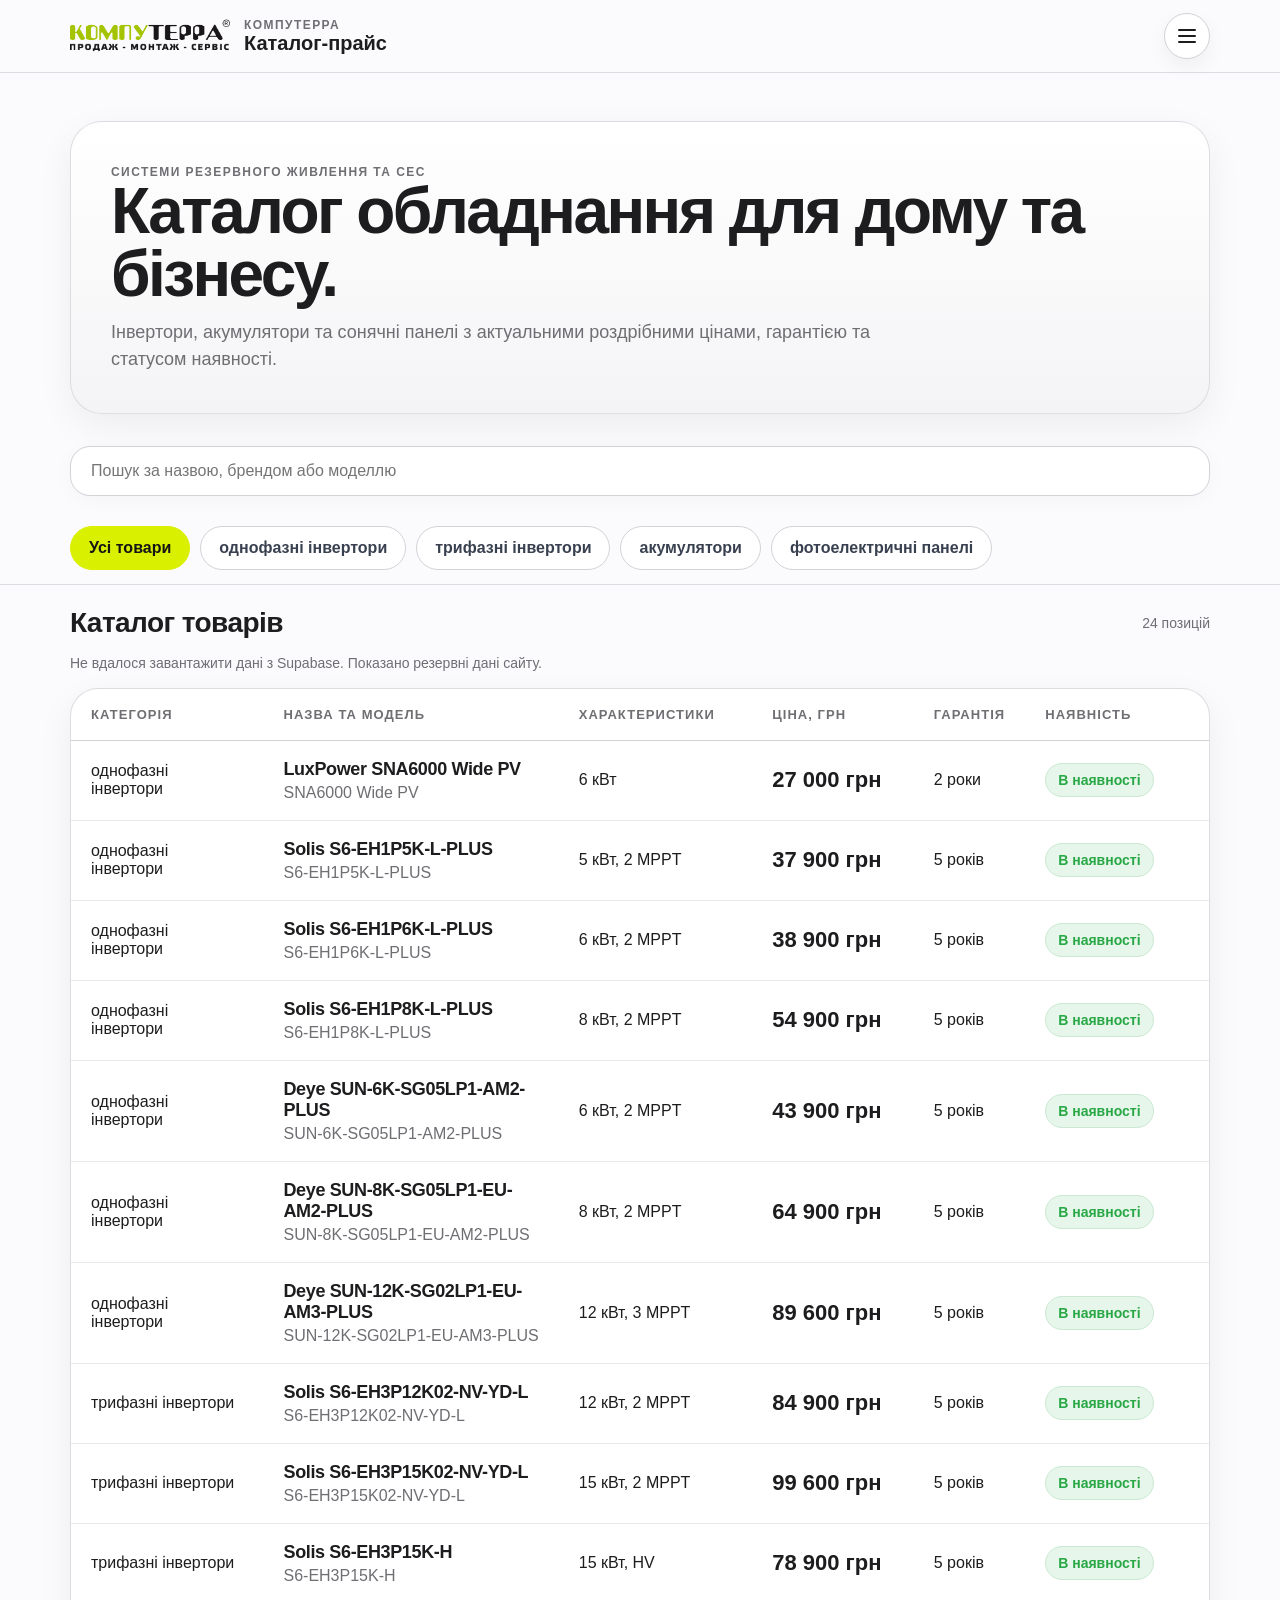
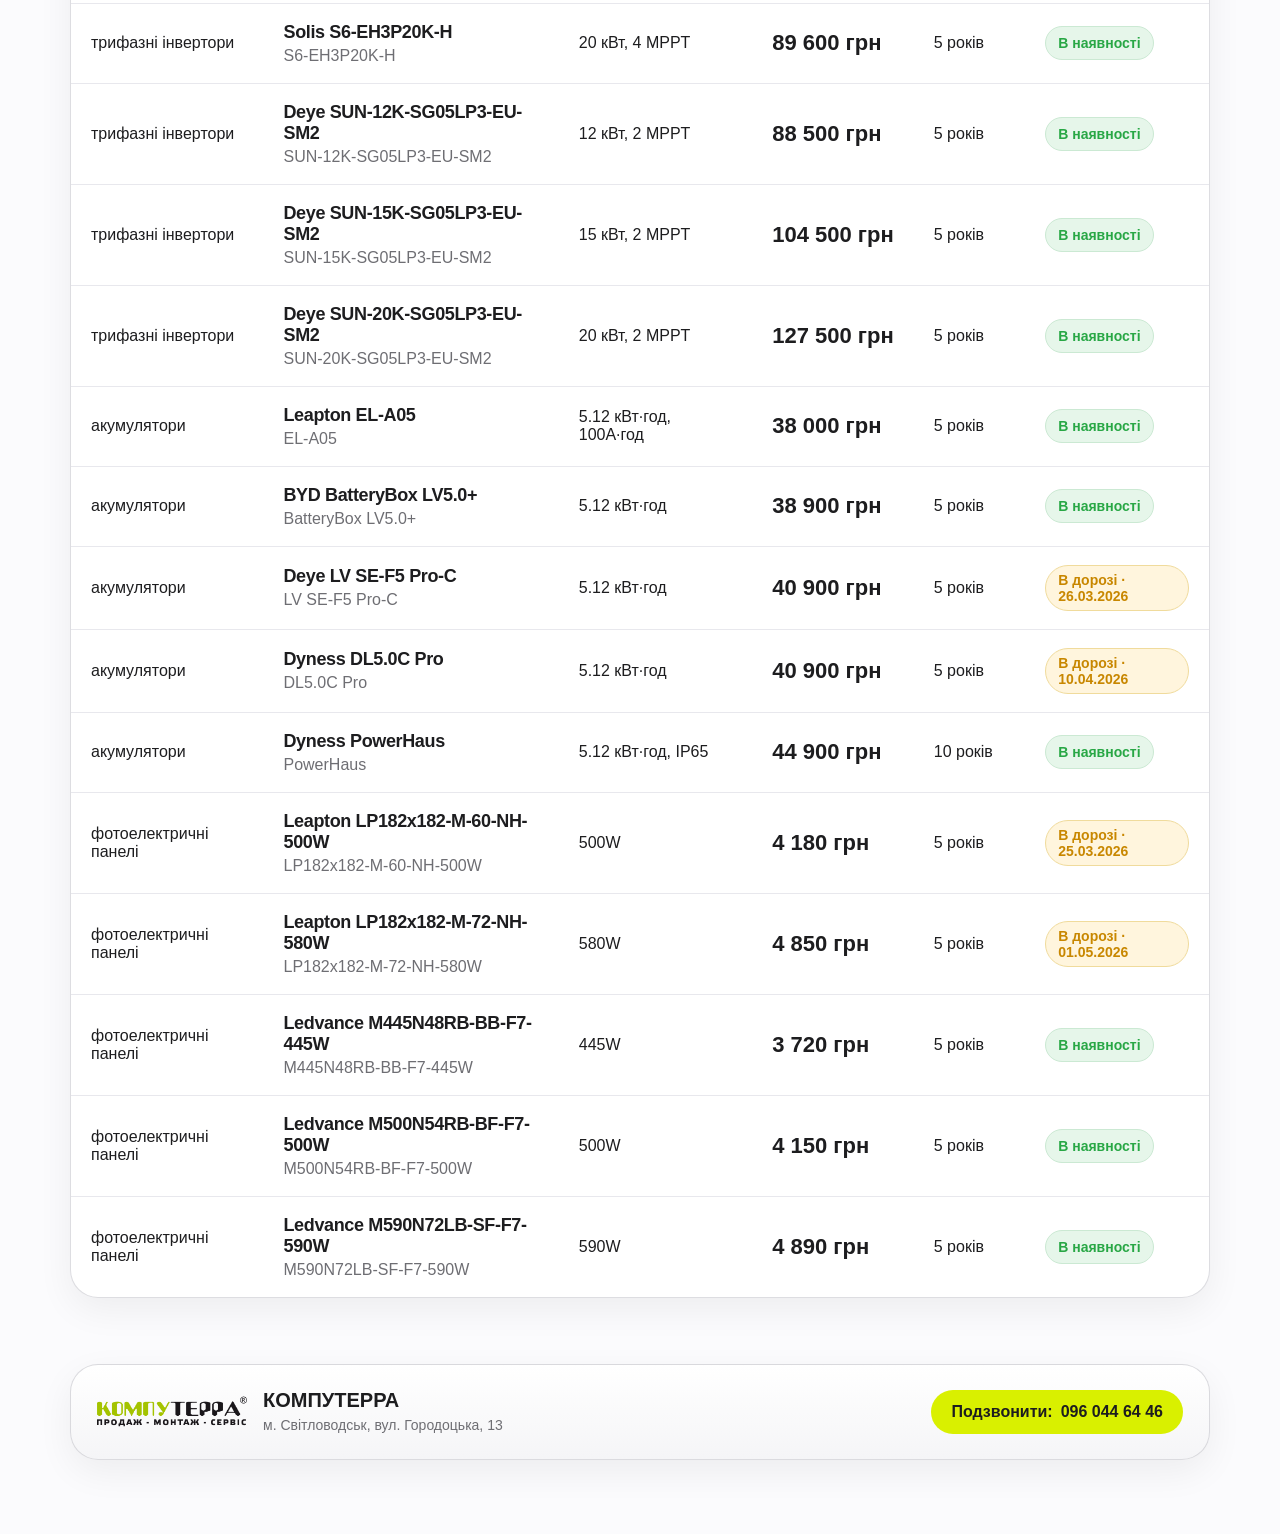
==== index.html @ 3fe2934d "Add files via upload" ====
<!doctype html>
<html lang="uk">
<head>
  <meta charset="UTF-8">
  <meta name="viewport" content="width=device-width, initial-scale=1.0">
  <title>КОМПУТЕРРА — Каталог-прайс</title>
  <link rel="stylesheet" href="assets/styles.css">
</head>
<body>
  <div class="site-shell">
    <header class="site-header">
      <div class="container inner">
        <a class="brand" href="index.html">
          <img src="assets/logo.png" alt="КОМПУТЕРРА">
          <div class="brand-copy">
            <span class="kicker">КОМПУТЕРРА</span>
            <span class="page-title">Каталог-прайс</span>
          </div>
        </a>
        <button class="burger-btn" type="button" data-menu-toggle aria-label="Відкрити меню" aria-expanded="false">
          <span></span><span></span><span></span>
        </button>
      </div>
    </header>

    <div class="mobile-menu" data-mobile-menu>
      <div class="mobile-menu-panel">
        <a class="mobile-menu-link" href="index.html">Каталог товарів</a>
      </div>
    </div>

    <main>
      <section class="hero">
        <div class="container">
          <div class="hero-card">
            <span class="kicker">Системи резервного живлення та СЕС</span>
            <h1>Каталог обладнання для дому та бізнесу.</h1>
            <p>Інвертори, акумулятори та сонячні панелі з актуальними роздрібними цінами, гарантією та статусом наявності.</p>
          </div>
        </div>
      </section>

      <section class="toolbar">
        <div class="container">
          <div class="search-box">
            <input data-search type="search" placeholder="Пошук за назвою, брендом або моделлю">
          </div>
        </div>
      </section>

      <section class="categories-wrap">
        <div class="container">
          <div class="category-strip" data-categories></div>
        </div>
      </section>

      <section class="catalog">
        <div class="container">
          <div class="meta-row">
            <h2>Каталог товарів</h2>
            <div class="meta-muted" data-count></div>
          </div>
          <p class="sync-note" data-sync-note></p>

          <table class="catalog-table">
            <thead>
              <tr>
                <th>Категорія</th>
                <th>Назва та модель</th>
                <th>Характеристики</th>
                <th>Ціна, грн</th>
                <th>Гарантія</th>
                <th>Наявність</th>
              </tr>
            </thead>
            <tbody data-catalog-body></tbody>
          </table>

          <div class="mobile-list" data-mobile-list></div>
        </div>
      </section>
    </main>

    <footer class="footer">
      <div class="container">
        <div class="footer-card">
          <div class="footer-left">
            <img src="assets/logo.png" alt="КОМПУТЕРРА">
            <div class="footer-copy">
              <div class="page-title">КОМПУТЕРРА</div>
              <small data-address>м. Світловодськ, вул. Городоцька, 13</small>
            </div>
          </div>
          <a class="cta-phone" data-phone-href href="tel:+380960446446">Подзвонити: <span data-phone-display style="margin-left:8px">096 044 64 46</span></a>
        </div>
      </div>
    </footer>
  </div>
  <script src="assets/default-data.js"></script>
  <script src="assets/supabase-config.js"></script>
  <script src="assets/supabase-data.js"></script>
  <script src="assets/main.js"></script>
</body>
</html>
---- assets/styles.css ----
:root{
  --bg:#fbfbfd;
  --panel:#ffffff;
  --muted:#6e6e73;
  --line:#d2d2d7;
  --line-strong:#b4b4bb;
  --text:#1d1d1f;
  --accent:#d9f000;
  --accent-dark:#a7ba00;
  --green:#28a745;
  --amber:#c88700;
  --red:#8d2b2b;
  --shadow:0 12px 36px rgba(0,0,0,.06);
  --radius:24px;
  --radius-sm:16px;
  --content:1180px;
  font-synthesis-weight:none;
}
*{box-sizing:border-box}
html{scroll-behavior:smooth}
body{
  margin:0;
  background:var(--bg);
  color:var(--text);
  font-family:-apple-system,BlinkMacSystemFont,"SF Pro Display","SF Pro Text","Segoe UI",Roboto,Helvetica,Arial,sans-serif;
}
img{max-width:100%;display:block}
a{color:inherit;text-decoration:none}
button,input,select,textarea{font:inherit}
.container{max-width:var(--content);margin:0 auto;padding:0 20px}
.site-shell{padding-bottom:32px}
.site-header{
  position:static;
  background:rgba(251,251,253,.92);
  border-bottom:1px solid rgba(210,210,215,.7);
}
.site-header .inner{
  display:flex;align-items:center;justify-content:space-between;gap:16px;
  min-height:72px;
}
.brand{display:flex;align-items:center;gap:14px;min-width:0}
.brand img{width:160px;height:auto}
.brand-copy{display:flex;flex-direction:column;min-width:0}
.kicker{font-size:12px;letter-spacing:.12em;text-transform:uppercase;color:var(--muted);font-weight:600}
.page-title{font-size:20px;font-weight:700;line-height:1.1}
.site-header .cta-phone{display:none}
.burger-btn{
  display:inline-flex; width:46px; height:46px; border-radius:999px; border:1px solid var(--line);
  background:#fff; align-items:center; justify-content:center; gap:4px; flex-direction:column;
  box-shadow:0 8px 20px rgba(0,0,0,.05); transition:transform .2s ease, box-shadow .2s ease, background .2s ease;
}
.burger-btn:hover{transform:translateY(-1px); box-shadow:0 12px 26px rgba(0,0,0,.08)}
.burger-btn span{display:block; width:18px; height:2px; background:#1d1d1f; border-radius:999px; transition:transform .22s ease, opacity .18s ease}
.burger-btn[aria-expanded="true"] span:nth-child(1){transform:translateY(6px) rotate(45deg)}
.burger-btn[aria-expanded="true"] span:nth-child(2){opacity:0}
.burger-btn[aria-expanded="true"] span:nth-child(3){transform:translateY(-6px) rotate(-45deg)}
.mobile-menu{
  position:fixed; inset:0; background:rgba(10,10,12,.14); z-index:60; opacity:0; pointer-events:none; transition:opacity .22s ease;
}
.mobile-menu.open{opacity:1; pointer-events:auto}
.mobile-menu-panel{
  position:absolute; top:84px; right:24px; left:auto; width:min(320px,calc(100vw - 32px));
  background:rgba(255,255,255,.98); border:1px solid rgba(210,210,215,.9);
  border-radius:22px; padding:10px; box-shadow:0 26px 60px rgba(0,0,0,.12);
  transform:translateY(-14px) scale(.96); opacity:0; transform-origin:top right; transition:transform .25s ease, opacity .22s ease;
  backdrop-filter:saturate(180%) blur(24px);
}
.mobile-menu.open .mobile-menu-panel{transform:translateY(0) scale(1); opacity:1}
.mobile-menu-link{
  display:flex; align-items:center; min-height:52px; padding:0 16px; border-radius:16px; font-weight:700;
}
.mobile-menu-link:hover{background:#f4f4f6}
.cta-phone{
  display:inline-flex;align-items:center;justify-content:center;
  min-height:44px;padding:0 20px;border-radius:999px;background:var(--accent);font-weight:700
}
.hero{padding:48px 0 24px}
.hero-card{
  background:linear-gradient(180deg,#fff, #f4f4f6);
  border:1px solid rgba(210,210,215,.7);
  border-radius:32px;padding:40px;box-shadow:var(--shadow)
}
.hero h1{margin:0 0 14px;font-size:clamp(34px,6vw,64px);line-height:.98;letter-spacing:-.04em}
.hero p{margin:0;color:var(--muted);max-width:760px;font-size:18px;line-height:1.5}
.toolbar{padding:8px 0 20px}
.search-box{display:flex;align-items:center;gap:12px;background:var(--panel);border:1px solid var(--line);border-radius:20px;padding:14px 18px;box-shadow:0 4px 20px rgba(0,0,0,.03)}
.search-box input{border:none;outline:none;background:transparent;width:100%;font-size:16px}
.categories-wrap{position:sticky;top:0;z-index:35;background:rgba(251,251,253,.94);padding:10px 0 12px;border-bottom:1px solid rgba(210,210,215,.72)}
.category-strip{display:flex;gap:10px;overflow-x:auto;padding-bottom:2px;scrollbar-width:none}
.category-strip::-webkit-scrollbar{display:none}
.category-pill{
  white-space:nowrap;border:1px solid var(--line);background:var(--panel);
  border-radius:999px;padding:12px 18px;font-weight:600;color:#394150
}
.category-pill.active{background:var(--accent);border-color:var(--accent);color:#151515}
.meta-row{display:flex;align-items:center;justify-content:space-between;gap:12px;margin:22px 0 14px}
.meta-row h2{margin:0;font-size:28px;letter-spacing:-.02em}
.meta-muted{color:var(--muted);font-size:14px}
.catalog-table{
  width:100%;border-collapse:separate;border-spacing:0;overflow:hidden;
  background:var(--panel);border:1px solid rgba(210,210,215,.75);border-radius:28px;box-shadow:var(--shadow)
}
.catalog-table thead th{
  text-align:left;padding:18px 20px;font-size:13px;color:var(--muted);letter-spacing:.08em;text-transform:uppercase;border-bottom:1px solid var(--line)
}
.catalog-table tbody tr{transition:background .2s ease}
.catalog-table tbody tr:hover{background:#f7f7f9}
.catalog-table tbody td{
  padding:18px 20px;border-bottom:1px solid #e8e8ed;vertical-align:middle;font-size:16px
}
.catalog-table tbody tr:last-child td{border-bottom:none}
.name-cell strong{display:block;font-size:18px;letter-spacing:-.02em}
.name-cell span{display:block;color:var(--muted);margin-top:4px}
.price{font-weight:700;font-size:22px;white-space:nowrap}
.badge{
  display:inline-flex;align-items:center;justify-content:center;
  min-height:34px;padding:6px 12px;border-radius:999px;font-weight:600;font-size:14px
}
.badge.instock{background:#e6f6ea;color:var(--green);border:1px solid #cbe9d3}
.badge.transit{background:#fff5dd;color:var(--amber);border:1px solid #f0db9c}
.badge.out{background:#fde9e9;color:var(--red);border:1px solid #f2c3c3}
.mobile-list{display:none}
.item-card{
  background:#fff;border:1px solid rgba(210,210,215,.75);border-radius:18px;overflow:hidden;box-shadow:0 8px 24px rgba(0,0,0,.04)
}
.item-sep{height:3px;background:#d9f000}
.item-grid{display:grid;grid-template-columns:1.35fr .85fr;padding:12px 14px;gap:10px;align-items:start}
.item-grid + .item-grid{border-top:1px solid #ececf1}
.item-key{font-size:12px;letter-spacing:.08em;text-transform:uppercase;color:var(--muted);font-weight:700;margin-bottom:4px}
.item-val{font-size:16px;line-height:1.22}
.item-val strong{font-size:18px;letter-spacing:-.02em}
.footer{margin-top:42px;padding:24px 0 42px}
.footer-card{
  border:1px solid rgba(210,210,215,.8);background:linear-gradient(180deg,#fff,#f5f5f7);border-radius:28px;padding:24px 26px;display:flex;align-items:center;justify-content:space-between;gap:18px;box-shadow:var(--shadow)
}
.footer-left{display:flex;align-items:center;gap:16px;flex:1;min-width:0}
.footer-left img{width:150px;flex:0 0 auto}
.footer-copy{min-width:0}
.footer-copy .page-title{margin-bottom:4px}
.footer small{display:block;color:var(--muted);font-size:14px;line-height:1.45;max-width:360px}
.footer .cta-phone{min-width:250px}
.hidden{display:none !important}
.product-hero{padding:30px 0 40px}
.product-layout{display:grid;grid-template-columns:minmax(280px,360px) minmax(0,1fr);gap:22px;align-items:start}
.product-visual,.product-info{
  background:var(--panel);border:1px solid rgba(210,210,215,.8);border-radius:30px;box-shadow:var(--shadow)
}
.product-visual{padding:20px}
.product-image-frame{
  min-height:280px; display:flex; align-items:center; justify-content:center; border-radius:24px;
  background:linear-gradient(180deg,#fbfbfc,#f2f2f5); border:1px solid #ececf1; padding:24px;
}
.product-image-frame img{max-width:220px; width:100%; max-height:260px; object-fit:contain}
.product-info{padding:26px 28px}
.product-info h1{margin:0 0 8px;font-size:clamp(30px,3.6vw,52px);line-height:.96;letter-spacing:-.045em;max-width:760px}
.product-model{font-size:16px;color:var(--muted);margin-bottom:14px}
.product-copy{font-size:16px;line-height:1.62;color:#424245;max-width:760px}
.spec-list{display:grid;grid-template-columns:repeat(4,minmax(0,1fr));gap:10px;margin:20px 0 0}
.spec-box{padding:12px 14px;border:1px solid var(--line);border-radius:18px;background:#fafafa;min-height:82px}
.spec-box .item-key{margin-bottom:8px}
.spec-box .price{font-size:18px}
.price-box{grid-column:span 2}
.product-actions{display:flex;flex-wrap:wrap;gap:12px;margin-top:18px}
.btn{
  display:inline-flex;align-items:center;justify-content:center;
  min-height:46px;padding:0 20px;border-radius:999px;border:1px solid var(--line);background:#fff;font-weight:700
}
.btn.primary{background:var(--accent);border-color:var(--accent)}
.back-link{display:inline-flex;align-items:center;gap:8px;color:var(--muted);margin-bottom:16px}
.admin-shell{min-height:100vh;padding:28px 0 42px}
.admin-login,.admin-panel{max-width:1080px;margin:0 auto}
.panel-card{background:#fff;border:1px solid rgba(210,210,215,.8);border-radius:28px;padding:24px;box-shadow:var(--shadow)}
.admin-grid{display:grid;grid-template-columns:340px 1fr;gap:18px}
.form-stack{display:grid;gap:12px}
label span{display:block;font-size:13px;color:var(--muted);margin-bottom:6px;font-weight:600}
input[type="text"],input[type="password"],input[type="number"],input[type="date"],textarea,select{
  width:100%;min-height:46px;border-radius:16px;border:1px solid var(--line);padding:10px 14px;background:#fff
}
textarea{min-height:104px;resize:vertical}
.admin-list{display:grid;gap:12px}
.admin-item{border:1px solid var(--line);border-radius:18px;background:#fcfcfd}

.admin-item{display:grid;grid-template-columns:minmax(0,1fr) auto;gap:16px;align-items:center;padding:18px 20px}
.admin-item-main{min-width:0}
.admin-item-main h3{margin:0 0 4px;font-size:18px}
.admin-item-main p{margin:0;color:var(--muted);font-size:14px;line-height:1.5}
.admin-actions--inline{margin-top:0;justify-self:end;align-self:start;display:flex;flex-direction:column;gap:10px}
.btn-danger{background:#fff6f6;border-color:#efc8c8;color:#9d2e2e}
.btn-danger:hover{background:#feecec}

.admin-actions{display:flex;flex-wrap:wrap;gap:8px;margin-top:12px}
.sync-box{margin-top:18px;padding:16px;border-radius:18px;background:#f7f7f9;border:1px solid var(--line)}
.note{font-size:14px;color:var(--muted);line-height:1.5}
@media (max-width: 980px){
  .hero{padding:28px 0 16px}
  .hero-card{padding:26px}
  .product-layout{grid-template-columns:1fr}
  .product-visual{max-width:none}
  .admin-grid{grid-template-columns:1fr}
  .spec-list{grid-template-columns:repeat(2,minmax(0,1fr))}
  .price-box{grid-column:1/-1}
}
@media (max-width: 760px){
  .admin-item{grid-template-columns:1fr;gap:12px;padding:16px}
  .admin-actions--inline{justify-self:start;align-self:start;flex-direction:row;flex-wrap:wrap}
  .site-header{position:static; backdrop-filter:none; background:#fff}
  .site-header .inner{min-height:60px; gap:10px}
  .brand{gap:10px; min-width:0}
  .brand img{width:110px}
  .brand-copy{min-width:0}
  .brand-copy .kicker{display:none}
  .brand-copy .page-title{font-size:15px; line-height:1.02}
  .burger-btn{width:42px; height:42px; flex:0 0 auto}
  .mobile-menu-panel{top:12px; right:12px; width:min(320px,calc(100vw - 24px))}
  .hero{padding:12px 0 10px}
  .hero-card{border-radius:24px; padding:16px 16px 18px}
  .hero h1{font-size:28px; margin-bottom:8px; line-height:.98}
  .hero p{font-size:14px; line-height:1.45; max-width:none}
  .toolbar{padding:4px 0 10px}
  .search-box{padding:10px 14px; border-radius:18px}
  .search-box input{font-size:15px}
  .categories-wrap{top:0; padding:8px 0 10px}
  .meta-row{margin:12px 0 8px}
  .meta-row h2{font-size:22px}
  .meta-muted{font-size:13px}
  .catalog-table{display:none}
  .mobile-list{display:grid; gap:8px}
  .item-card{border-radius:16px}
  .item-grid{padding:8px 12px; gap:8px}
  .item-val{font-size:15px}
  .item-val strong{font-size:17px}
  .footer{margin-top:24px; padding:20px 0 28px}
  .footer-card{flex-direction:column;align-items:flex-start; padding:18px; border-radius:22px}
  .footer-left{align-items:flex-start}
  .footer-left img{width:118px}
  .footer .cta-phone{width:100%; min-width:0}
  .toolbar{padding:6px 0 12px}
  .product-hero{padding:18px 0 24px}
  .product-visual,.product-info,.panel-card{border-radius:24px}
  .product-visual{padding:18px}
  .product-image-frame{min-height:220px; padding:18px}
  .product-image-frame img{max-width:180px; max-height:220px}
  .product-info{padding:20px}
  .product-info h1{font-size:32px}
  .product-model{font-size:16px; margin-bottom:16px}
  .spec-list{grid-template-columns:1fr; gap:10px; margin:18px 0}
  .spec-box{min-height:0}
  .price-box{grid-column:1/-1}
}


.admin-empty{padding:18px;border:1px dashed var(--line);border-radius:20px;background:#fff}.admin-empty p{margin:0 0 8px}.admin-empty .note{margin:0;color:var(--muted)}

.admin-category-strip{margin:0 0 14px}
.admin-category-strip .category-pill{white-space:nowrap}


/* mobile admin overflow fix */
html, body {
  max-width: 100%;
}
body {
  overflow-x: hidden;
}
.admin-shell, .admin-panel, .admin-grid, .panel-card, .admin-list, .admin-item, .admin-item-main {
  min-width: 0;
}
.panel-card {
  overflow-x: hidden;
}
.admin-category-strip {
  max-width: 100%;
  overflow-x: auto;
  overflow-y: hidden;
  -webkit-overflow-scrolling: touch;
}
.admin-category-strip .category-pill {
  flex: 0 0 auto;
}
@media (max-width: 760px){
  .container{padding:0 14px}
  .admin-shell{padding:18px 0 28px}
  .panel-card{padding:18px}
  .admin-grid{gap:14px}
  .admin-item{padding:14px}
}


/* admin mobile overflow final fix */
body.admin-page,
body.admin-page html {
  overflow-x: clip;
}
body.admin-page {
  width: 100%;
  max-width: 100vw;
}
body.admin-page .container,
body.admin-page .admin-login,
body.admin-page .admin-panel,
body.admin-page .admin-grid,
body.admin-page .admin-grid > div,
body.admin-page .panel-card,
body.admin-page .form-stack,
body.admin-page .admin-list,
body.admin-page .admin-item,
body.admin-page .admin-item-main,
body.admin-page .admin-actions,
body.admin-page .admin-actions--inline,
body.admin-page label {
  min-width: 0;
  max-width: 100%;
}
body.admin-page .panel-card,
body.admin-page .admin-item,
body.admin-page .admin-item-main {
  overflow-x: clip;
}
body.admin-page .admin-item-main h3,
body.admin-page .admin-item-main p,
body.admin-page .brand-copy,
body.admin-page .page-title,
body.admin-page .note {
  overflow-wrap: anywhere;
  word-break: break-word;
}
body.admin-page input[type="text"],
body.admin-page input[type="password"],
body.admin-page input[type="number"],
body.admin-page input[type="date"],
body.admin-page textarea,
body.admin-page select,
body.admin-page .btn {
  max-width: 100%;
}
body.admin-page .category-strip {
  width: 100%;
  max-width: 100%;
}
body.admin-page .admin-category-strip {
  display: flex;
  flex-wrap: nowrap;
  overflow-x: auto;
  overflow-y: hidden;
  -webkit-overflow-scrolling: touch;
  scrollbar-width: none;
  padding-bottom: 2px;
}
body.admin-page .admin-category-strip::-webkit-scrollbar { display: none; }
body.admin-page .admin-category-strip .category-pill {
  flex: 0 0 auto;
}
@media (max-width: 760px){
  body.admin-page .container { padding-left: 12px; padding-right: 12px; }
  body.admin-page .admin-shell { padding: 14px 0 22px; overflow-x: clip; }
  body.admin-page .admin-login .panel-card,
  body.admin-page .admin-panel .panel-card { padding: 16px; }
  body.admin-page .admin-panel .brand { flex-wrap: wrap; align-items: flex-start; }
  body.admin-page .admin-panel .brand img,
  body.admin-page .admin-login .brand img { width: 108px; flex: 0 0 auto; }
  body.admin-page .admin-panel .brand-copy,
  body.admin-page .admin-login .brand-copy { flex: 1 1 150px; }
  body.admin-page .admin-grid { display: grid; grid-template-columns: 1fr; gap: 12px; }
  body.admin-page .admin-item { grid-template-columns: 1fr; gap: 10px; padding: 14px 12px; }
  body.admin-page .admin-actions--inline {
    width: 100%;
    justify-self: stretch;
    display: grid;
    grid-template-columns: 1fr 1fr;
    gap: 8px;
  }
  body.admin-page .admin-actions--inline .btn {
    width: 100%;
    padding-left: 10px;
    padding-right: 10px;
    min-height: 42px;
  }
  body.admin-page .admin-category-strip {
    margin-left: -4px;
    margin-right: -4px;
    padding-left: 4px;
    padding-right: 4px;
  }
}

.btn[aria-disabled="true"]{pointer-events:none;opacity:.45;background:#f3f4f6;border-color:#e5e7eb;color:#8a8f98;box-shadow:none}
.btn[aria-disabled="true"]:hover{transform:none;box-shadow:none;background:#f3f4f6}


.sync-note{margin:0 0 14px;color:var(--muted);font-size:14px;line-height:1.45}
.btn[aria-disabled="true"], .btn.disabled{opacity:.52;pointer-events:none;background:#f3f3f6}
.admin-state{margin-top:8px;color:var(--amber) !important;font-weight:600}
.admin-item.is-sheet-hidden{background:#fffdf7;border-color:#eadfb1}
@media (max-width: 760px){
  .sync-note{font-size:13px;margin-bottom:10px}
}
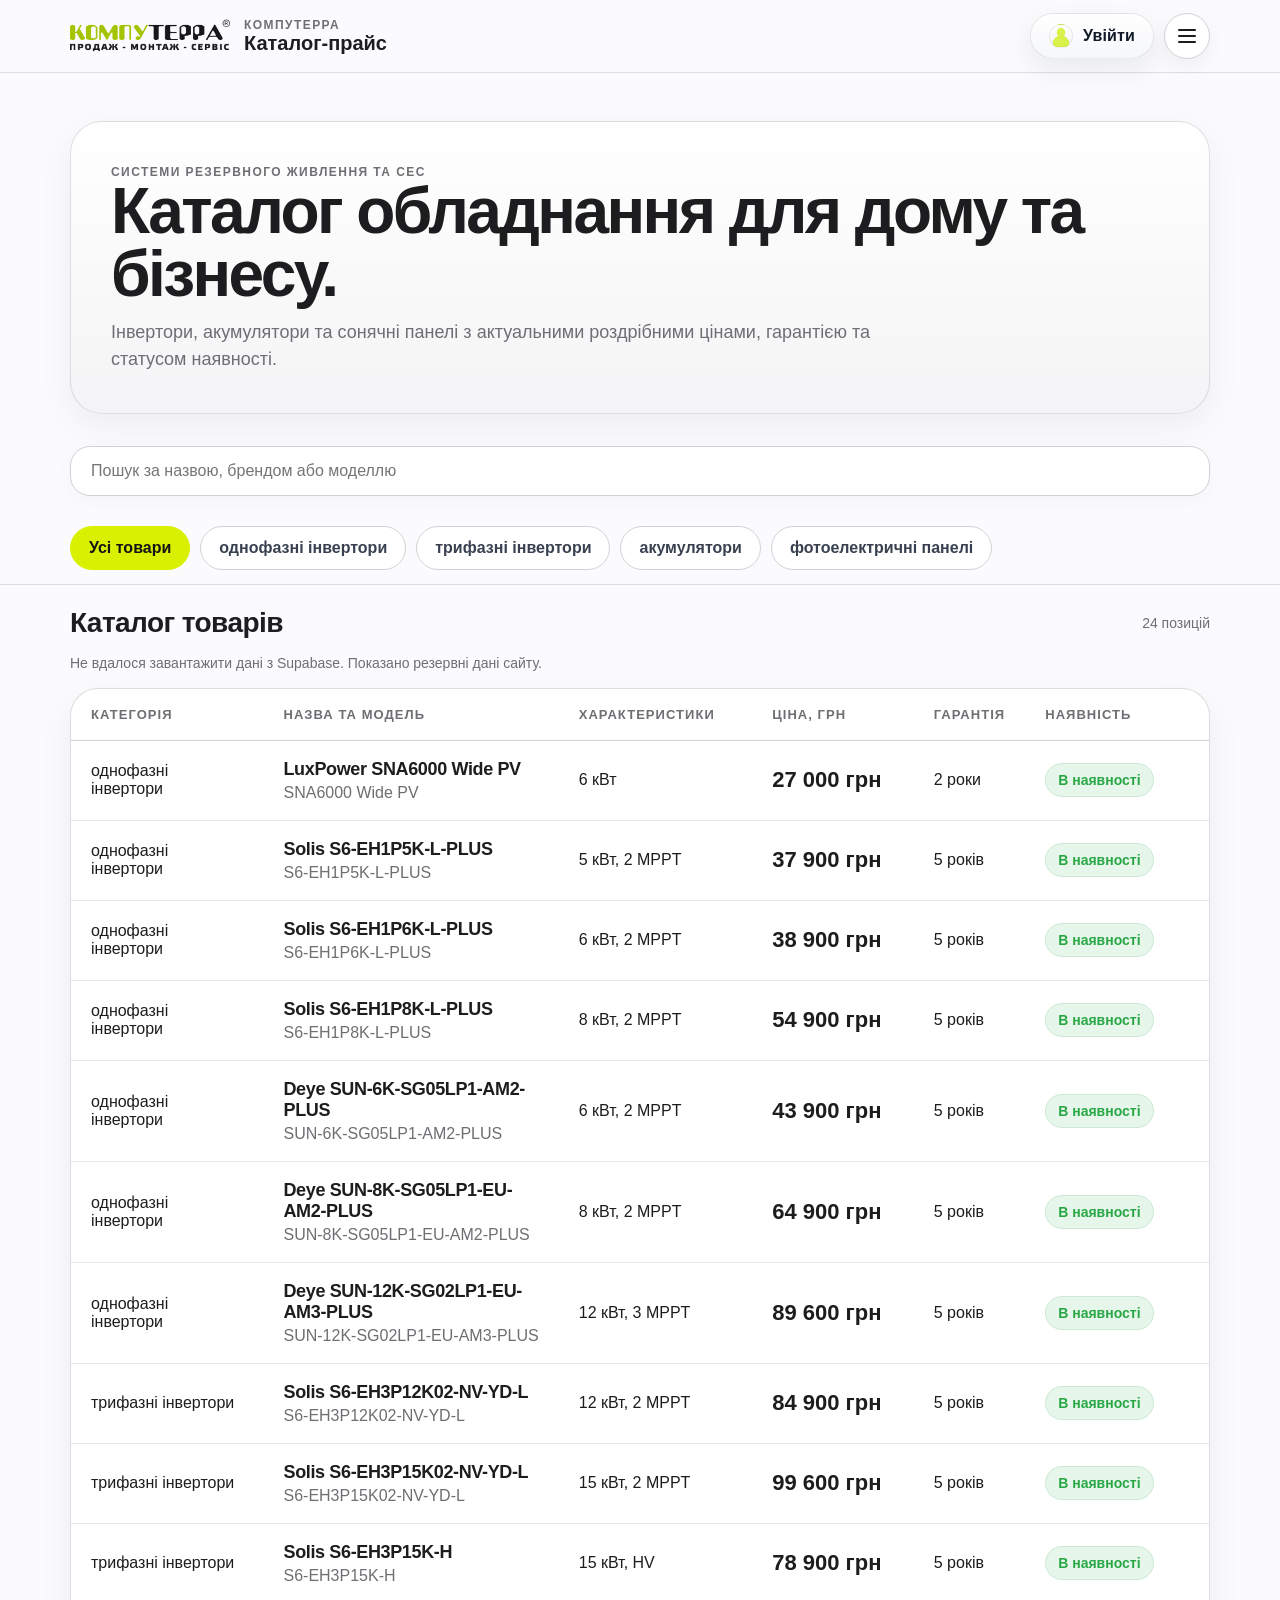
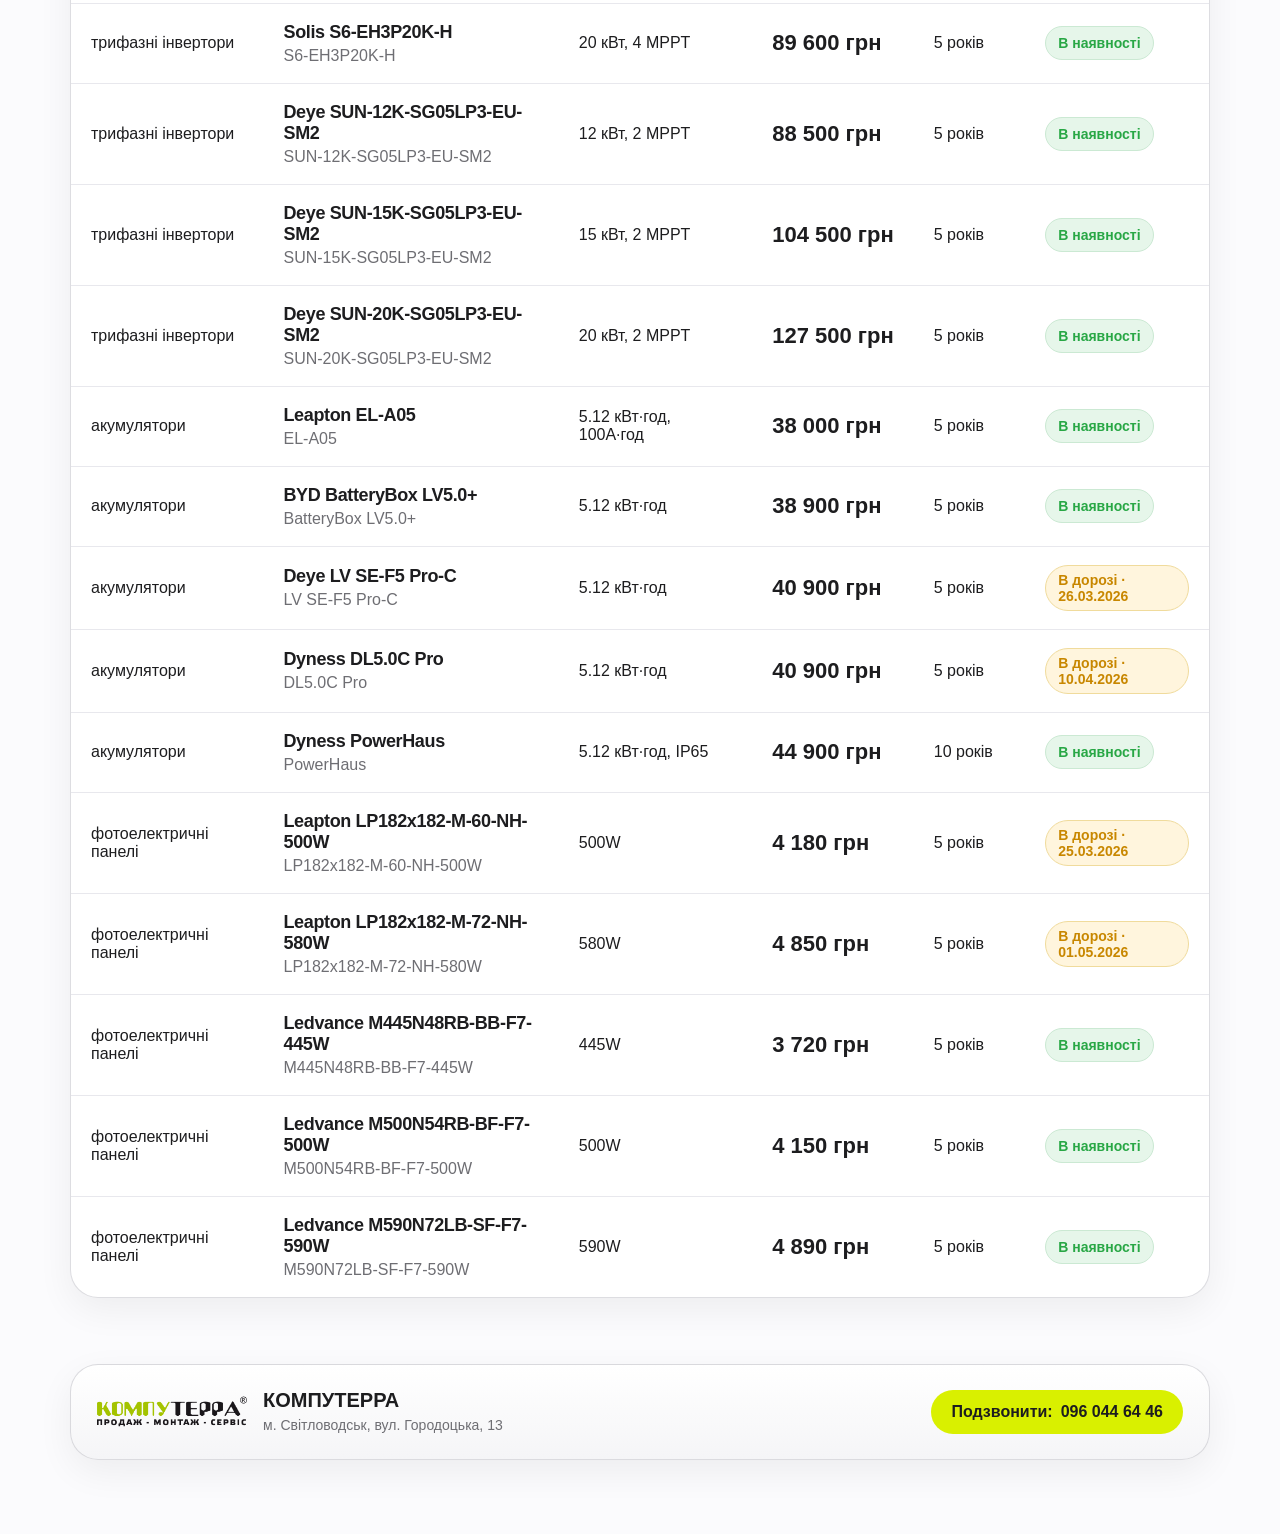
==== commit b23922d9: "Add Telegram Mini App support" ====
--- a/index.html
+++ b/index.html
@@ -18,15 +18,19 @@
             <span class="page-title">Каталог-прайс</span>
           </div>
         </a>
-        <button class="burger-btn" type="button" data-menu-toggle aria-label="Відкрити меню" aria-expanded="false">
-          <span></span><span></span><span></span>
-        </button>
+        <div class="header-actions">
+          <a class="header-login-btn" href="dealer-login.html"><span class="header-login-btn__icon" aria-hidden="true"></span><span>Увійти</span></a>
+          <button class="burger-btn" type="button" data-menu-toggle aria-label="Відкрити меню" aria-expanded="false">
+            <span></span><span></span><span></span>
+          </button>
+        </div>
       </div>
     </header>
 
     <div class="mobile-menu" data-mobile-menu>
       <div class="mobile-menu-panel">
         <a class="mobile-menu-link" href="index.html">Каталог товарів</a>
+        <a class="mobile-menu-link" href="dealer-login.html">Увійти</a>
       </div>
     </div>
 
@@ -100,6 +104,8 @@
   <script src="assets/default-data.js"></script>
   <script src="assets/supabase-config.js"></script>
   <script src="assets/supabase-data.js"></script>
+  <script src="https://telegram.org/js/telegram-web-app.js"></script>
+  <script src="assets/telegram.js"></script>
   <script src="assets/main.js"></script>
 </body>
 </html>
--- a/assets/styles.css
+++ b/assets/styles.css
@@ -395,3 +395,203 @@
 @media (max-width: 760px){
   .sync-note{font-size:13px;margin-bottom:10px}
 }
+
+/* Telegram Mini App */
+body.telegram-webapp{
+  background:var(--tg-bg-color,var(--bg));
+  color:var(--tg-text-color,var(--text));
+  padding-bottom:calc(18px + env(safe-area-inset-bottom));
+}
+body.telegram-webapp .site-shell{padding-bottom:calc(18px + env(safe-area-inset-bottom))}
+body.telegram-webapp .site-header{
+  background:var(--tg-secondary-bg-color,var(--panel));
+  border-bottom-color:rgba(210,210,215,.48);
+}
+body.telegram-webapp .hero-card,
+body.telegram-webapp .search-box,
+body.telegram-webapp .catalog-table,
+body.telegram-webapp .item-card,
+body.telegram-webapp .product-visual,
+body.telegram-webapp .product-info,
+body.telegram-webapp .footer-card{
+  background:var(--tg-secondary-bg-color,var(--panel));
+}
+body.telegram-webapp .categories-wrap{
+  top:0;
+  background:var(--tg-bg-color,var(--bg));
+}
+body.telegram-webapp .header-login-btn,
+body.telegram-webapp .mobile-menu-link[href="dealer-login.html"]{
+  display:none;
+}
+body.telegram-webapp .cta-phone,
+body.telegram-webapp .btn.primary,
+body.telegram-webapp .category-pill.active{
+  background:var(--tg-button-color,var(--accent));
+  border-color:var(--tg-button-color,var(--accent));
+  color:var(--tg-button-text-color,#151515);
+}
+body.telegram-webapp .kicker,
+body.telegram-webapp .hero p,
+body.telegram-webapp .meta-muted,
+body.telegram-webapp .sync-note,
+body.telegram-webapp .item-key,
+body.telegram-webapp .product-model,
+body.telegram-webapp .product-copy,
+body.telegram-webapp .footer small,
+body.telegram-webapp .back-link{
+  color:var(--tg-hint-color,var(--muted));
+}
+body.telegram-webapp .footer{display:none}
+body.telegram-webapp .mobile-menu-panel{top:calc(12px + env(safe-area-inset-top))}
+@media (max-width:760px){
+  body.telegram-webapp .hero{padding-top:8px}
+  body.telegram-webapp .site-header .inner{min-height:56px}
+}
+
+
+/* v27 dealer portal */
+.header-actions{display:flex;align-items:center;gap:10px;flex:0 0 auto}
+.header-login-btn{
+  display:inline-flex;align-items:center;justify-content:center;gap:10px;min-height:46px;padding:0 18px;
+  border-radius:999px;border:1px solid rgba(15,23,42,.09);
+  background:linear-gradient(180deg,#ffffff 0%,#f6f7fb 100%);
+  font-weight:800;letter-spacing:.01em;color:#111827;
+  box-shadow:0 10px 28px rgba(15,23,42,.08), inset 0 1px 0 rgba(255,255,255,.9);
+  transition:transform .18s ease, box-shadow .18s ease, border-color .18s ease, background .18s ease;
+}
+.header-login-btn__icon{
+  width:24px;height:24px;border-radius:999px;flex:0 0 24px;
+  border:1px solid rgba(17,24,39,.08);
+  background:radial-gradient(circle at 50% 34%, #d9f24b 0 24%, transparent 25%),
+             radial-gradient(circle at 50% 86%, #d9f24b 0 38%, transparent 39%),
+             linear-gradient(180deg,#fefefe 0%,#f3f4f6 100%);
+  box-shadow:inset 0 1px 0 rgba(255,255,255,.9);
+}
+.header-login-btn:hover{transform:translateY(-1px);border-color:rgba(177,196,19,.5);box-shadow:0 14px 30px rgba(15,23,42,.12)}
+.header-login-btn--ghost{background:#fff;border-color:var(--line)}
+.dealer-chip{display:inline-flex;align-items:center;justify-content:center;min-height:44px;padding:0 16px;border-radius:999px;background:#f3f4f6;border:1px solid var(--line);font-weight:700;color:#4b5563}
+.dealer-own-price{color:#1d1d1f}
+.dealer-retail-price{font-size:16px;font-weight:600;color:var(--muted)}
+.dealer-table .price{font-size:18px}
+.dealer-auth-page .page-title{font-size:28px}
+.dealer-prices-panel .admin-list{max-height:560px;overflow:auto;padding-right:4px}
+.dealer-price-row{display:grid;grid-template-columns:minmax(0,1fr) 150px 170px;gap:12px;align-items:center;padding:14px 0;border-bottom:1px solid #ececf1}
+.dealer-price-row:last-child{border-bottom:none}
+.dealer-price-name{font-weight:700}
+.dealer-price-meta{font-size:13px;color:var(--muted);margin-top:4px}
+.dealer-price-row input{min-height:42px}
+.admin-subtitle{margin:10px 0 0;color:var(--muted);font-size:14px}
+.admin-grid.admin-grid--full{grid-template-columns:1fr}
+.admin-quick-nav{display:flex;flex-wrap:wrap;gap:10px}
+.admin-quick-nav-panel .category-pill{text-decoration:none}
+.admin-warning{background:#fffdf7;border:1px solid #eadfb1;color:#6b5f2b}
+@media (max-width:760px){
+  .site-header .brand-copy .page-title{display:none}
+  .header-login-btn{min-height:40px;padding:0 14px;font-size:14px;gap:8px}
+  .header-login-btn__icon{width:22px;height:22px;flex-basis:22px}
+  .dealer-chip{display:none}
+  .header-actions{gap:8px}
+  .dealer-price-row{grid-template-columns:1fr;gap:8px}
+}
+
+/* v29 dealer matrix */
+.dealer-matrix-category-strip{margin:14px 0 4px}
+.dealer-matrix-wrap{overflow:hidden}
+.dealer-matrix-scroll{overflow:auto;border:1px solid var(--line);border-radius:20px;background:#fff;max-width:100%}
+.dealer-matrix-table{width:max-content;min-width:100%;border-collapse:separate;border-spacing:0;font-size:14px;line-height:1.25}
+.dealer-matrix-table th,.dealer-matrix-table td{border-bottom:1px solid #ececf1;padding:0;background:#fff;vertical-align:middle}
+.dealer-matrix-table thead th{position:sticky;top:0;z-index:3;background:#f8f8fa;color:#5f6675;font-size:12px;letter-spacing:.06em;text-transform:uppercase;font-weight:800;padding:12px 10px;white-space:nowrap}
+.dealer-matrix-table tbody tr:hover td{background:#fbfcff}
+.dealer-matrix-table tbody tr:last-child td{border-bottom:none}
+.dealer-matrix-sticky-col{position:sticky;left:0;z-index:2;min-width:280px;max-width:280px;background:#fff}
+.dealer-matrix-sticky-retail{position:sticky;left:280px;z-index:2;min-width:140px;max-width:140px;background:#fff}
+.dealer-matrix-table thead .dealer-matrix-sticky-col,.dealer-matrix-table thead .dealer-matrix-sticky-retail{z-index:4;background:#f3f4f7}
+.dealer-matrix-product{position:sticky;left:0;z-index:1;min-width:280px;max-width:280px;padding:10px 12px !important;background:#fff}
+.dealer-matrix-retail{position:sticky;left:280px;z-index:1;min-width:140px;max-width:140px;padding:10px 12px !important;background:#fff;font-weight:800;color:#111827;white-space:nowrap}
+.dealer-matrix-name{font-weight:700;color:#111827}
+.dealer-matrix-meta{font-size:12px;color:var(--muted);margin-top:3px}
+.dealer-matrix-col-head{min-width:140px;text-align:center}
+.dealer-matrix-col-head small{display:block;margin-top:4px;font-size:11px;font-weight:600;color:var(--muted);letter-spacing:0;text-transform:none}
+.dealer-matrix-cell{min-width:140px;padding:6px 8px !important}
+.dealer-matrix-cell input{min-height:38px;border-radius:12px;text-align:center;font-weight:700;padding:8px 10px}
+.dealer-matrix-flash{animation:dealerMatrixFlash 1.2s ease}
+@keyframes dealerMatrixFlash{0%{background:#eef7b4}100%{background:transparent}}
+@media (max-width:760px){
+  .dealer-matrix-table{font-size:13px}
+  .dealer-matrix-sticky-col,.dealer-matrix-product{min-width:220px;max-width:220px}
+  .dealer-matrix-sticky-retail,.dealer-matrix-retail{left:220px;min-width:110px;max-width:110px}
+  .dealer-matrix-col-head,.dealer-matrix-cell{min-width:118px}
+  .dealer-matrix-cell input{min-height:36px;padding:7px 8px}
+}
+
+/* v33 compact dealer cards */
+[data-dealer-list].admin-list{
+  display:grid !important;
+  grid-template-columns:repeat(3,minmax(0,1fr)) !important;
+  gap:12px !important;
+}
+.dealer-admin-card{
+  display:grid;
+  grid-template-columns:minmax(0,1fr);
+  gap:10px;
+  padding:14px;
+  border:1px solid var(--line);
+  border-radius:18px;
+  background:#fcfcfd;
+  min-width:0;
+}
+.dealer-admin-card.is-sheet-hidden{
+  background:#fffdf7;
+  border-color:#eadfb1;
+}
+.dealer-admin-card__body{
+  min-width:0;
+}
+.dealer-admin-card__body h3{
+  margin:0 0 6px;
+  font-size:16px;
+  line-height:1.2;
+}
+.dealer-admin-card__meta,
+.dealer-admin-card__state{
+  margin:0;
+  font-size:13px;
+  line-height:1.35;
+  color:var(--muted);
+  overflow-wrap:anywhere;
+}
+.dealer-admin-card__actions{
+  display:grid;
+  grid-template-columns:1fr;
+  gap:8px;
+}
+.dealer-admin-card__actions .btn{
+  width:100%;
+  min-height:40px;
+  padding:0 10px;
+  font-size:14px;
+}
+@media (max-width: 1280px){
+  [data-dealer-list].admin-list{
+    grid-template-columns:repeat(2,minmax(0,1fr)) !important;
+  }
+}
+@media (max-width: 760px){
+  [data-dealer-list].admin-list{
+    grid-template-columns:1fr !important;
+    gap:10px !important;
+  }
+  .dealer-admin-card{
+    padding:12px;
+    gap:10px;
+  }
+  .dealer-admin-card__actions{
+    grid-template-columns:1fr 1fr 1fr;
+  }
+  .dealer-admin-card__actions .btn{
+    min-height:40px;
+    font-size:13px;
+    padding:0 8px;
+  }
+}
